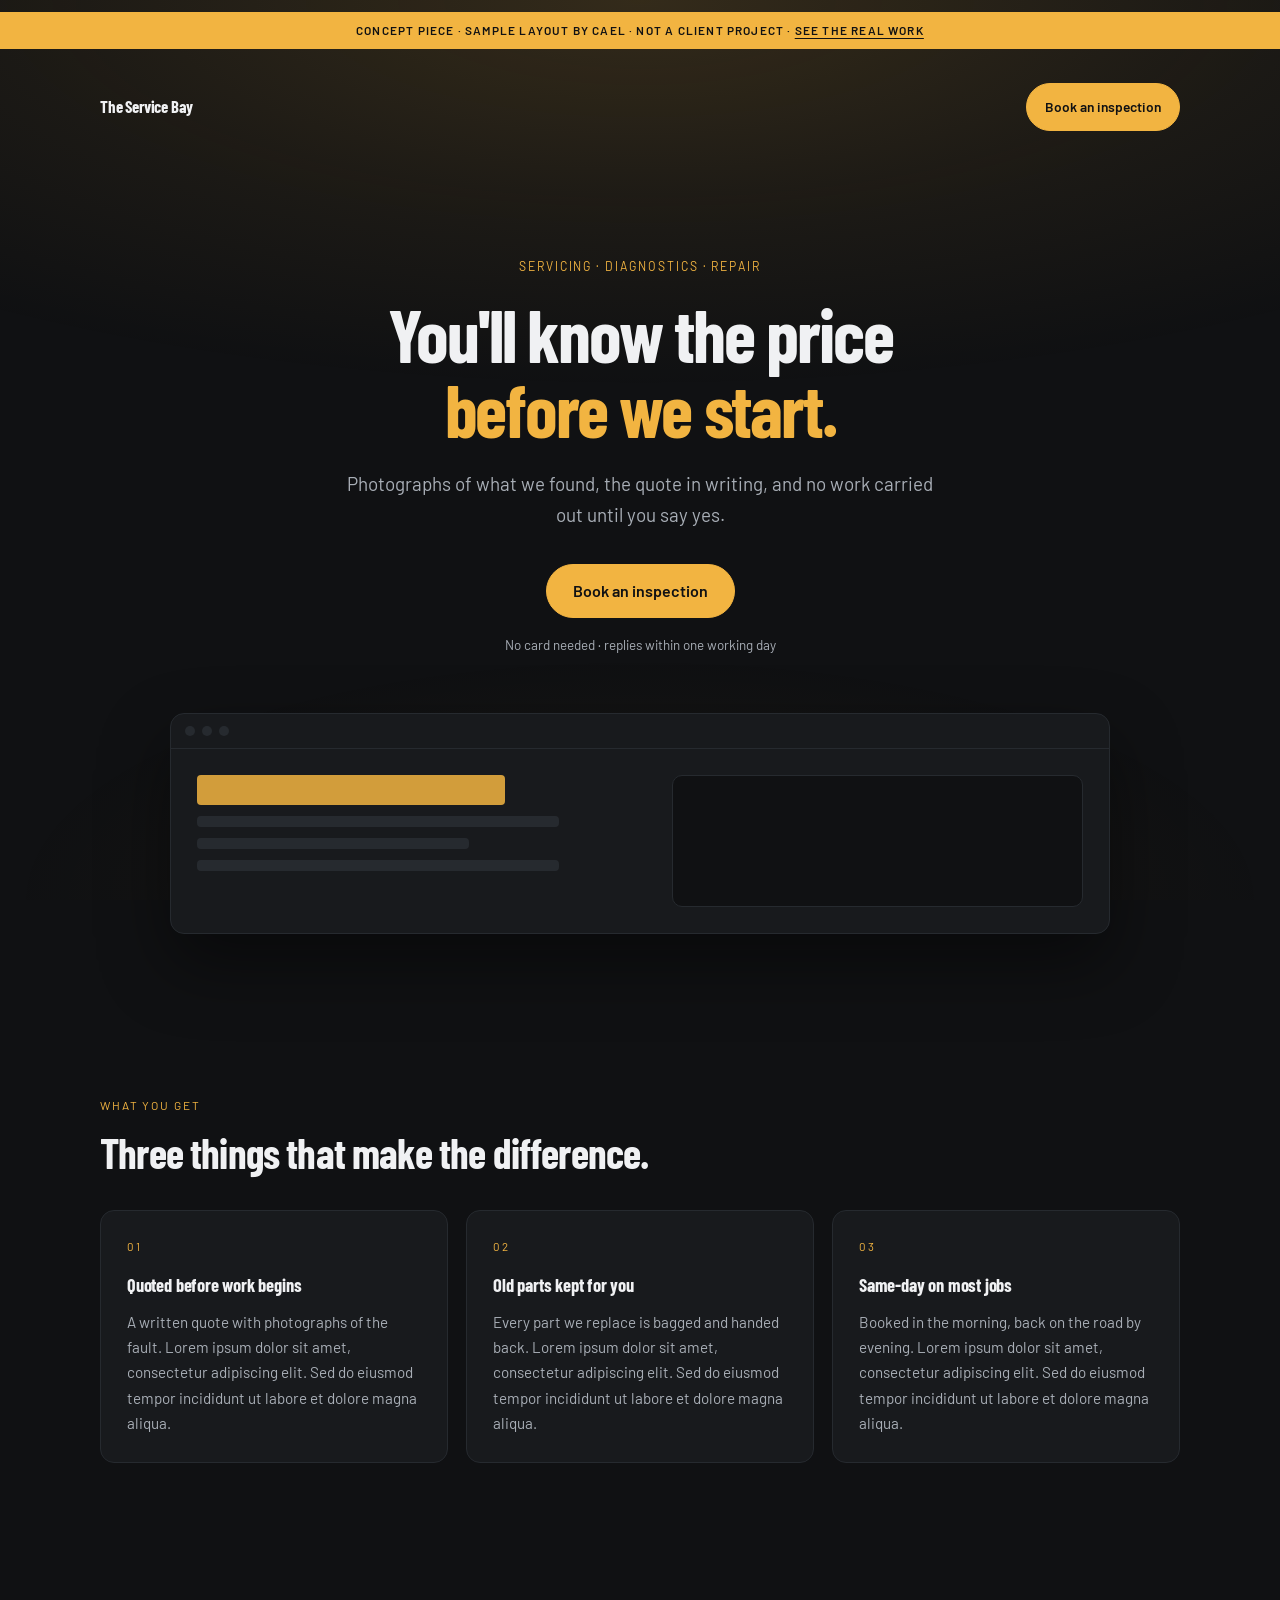
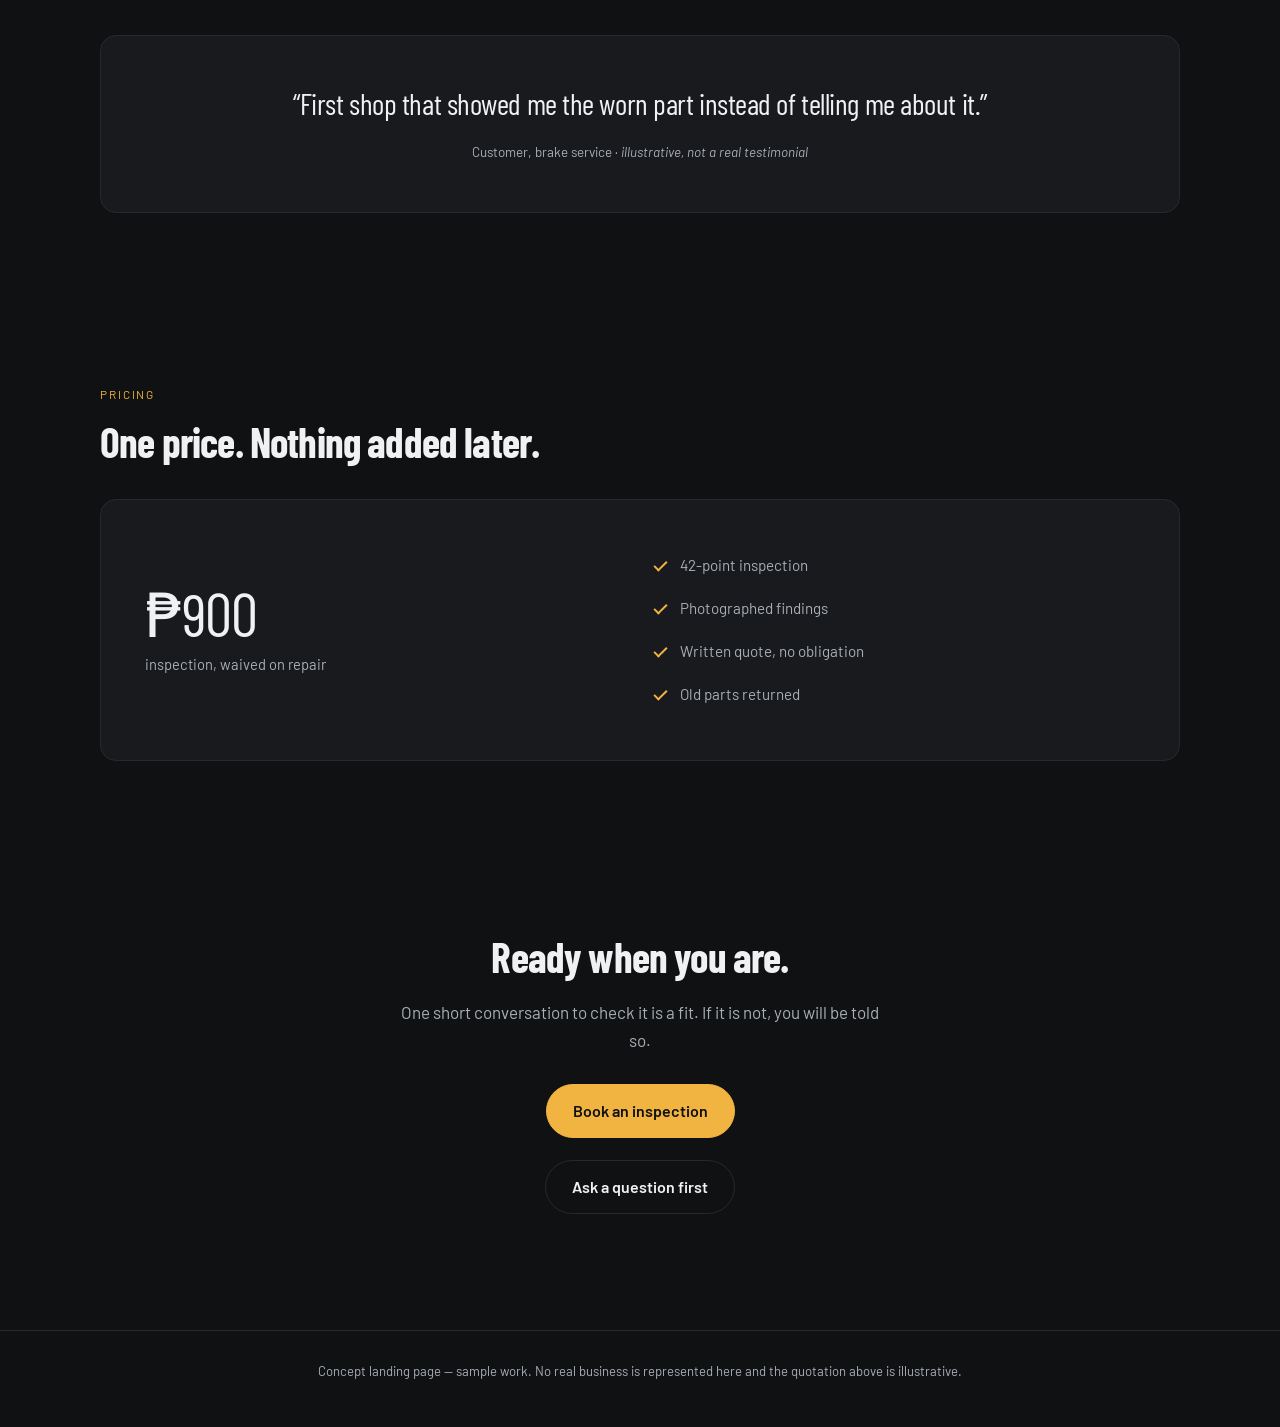
==== work/samples/auto-service/index.html @ f00e0010 "Reposition the site for landing-page buyers, and add five sample layouts The site was written for so" ====
<!DOCTYPE html>
<html lang="en">
<head>
<meta charset="utf-8">
<meta name="viewport" content="width=device-width, initial-scale=1">
<title>The Service Bay — concept landing page</title>
<meta name="description" content="Concept landing page for a car service shop business. Sample work by Cael. Not a client project.">
<meta name="robots" content="noindex">
<link rel="preconnect" href="https://fonts.googleapis.com">
<link rel="preconnect" href="https://fonts.gstatic.com" crossorigin>
<link rel="stylesheet" href="https://fonts.googleapis.com/css2?family=Barlow+Condensed:wght@600;700&family=Barlow:wght@400;500;600&display=swap">
<style>
:root {
  --bg: #101113; --surface: #181A1D; --line: #262A2F;
  --text: #F0F1F3; --muted: #A8AEB6; --accent: #F2B441; --on-accent: #101113;
  --display: "Barlow Condensed", Impact, sans-serif; --body: "Barlow", system-ui, sans-serif;
}
*,*::before,*::after { box-sizing: border-box; }
body {
  margin: 0; background: var(--bg); color: var(--text);
  font-family: var(--body); font-size: 17px; line-height: 1.65;
  -webkit-font-smoothing: antialiased;
}
body::before {
  content: ""; position: fixed; inset: 0; z-index: -1; pointer-events: none;
  background:
    radial-gradient(120% 60% at 50% 0%, rgba(242,180,65,0.16) 0%, rgba(242,180,65,0.05) 42%, transparent 72%),
    radial-gradient(80% 44% at 50% 100%, rgba(242,180,65,0.06) 0%, transparent 62%);
}
.wrap { width: min(1080px, calc(100% - 44px)); margin-inline: auto; }
a { color: inherit; }

.concept {
  background: var(--accent); color: var(--on-accent);
  font-family: var(--body); font-size: 0.74rem; font-weight: 600;
  letter-spacing: 0.1em; text-transform: uppercase;
  text-align: center; padding: 9px 16px;
}
.concept a { text-decoration: underline; text-underline-offset: 3px; }

header.bar { padding: 22px 0; }
.bar-in { display: flex; align-items: center; justify-content: space-between; gap: 16px; }
.mark { font-family: var(--display); font-weight: 700; font-size: 1.05rem; letter-spacing: -0.01em; }
.bar .btn { font-size: 0.86rem; padding: 10px 18px; }

.btn {
  display: inline-flex; align-items: center; gap: 9px; min-height: 48px;
  padding: 13px 26px; border-radius: 999px; border: 1px solid var(--accent);
  background: var(--accent); color: var(--on-accent);
  font-family: var(--body); font-weight: 600; font-size: 1rem;
  text-decoration: none; cursor: pointer;
  transition: transform 160ms cubic-bezier(.22,.61,.36,1), filter 160ms ease;
}
.btn:hover { transform: translateY(-2px); filter: brightness(1.08); }
.btn-ghost { background: transparent; color: var(--text); border-color: var(--line); }
.btn:focus-visible { outline: 2px solid var(--accent); outline-offset: 3px; }

.hero { padding: clamp(48px, 8vw, 104px) 0 clamp(40px, 6vw, 76px); text-align: center; }
.eyebrow {
  font-size: 0.76rem; letter-spacing: 0.16em; text-transform: uppercase;
  color: var(--accent); margin: 0 0 20px;
}
h1 {
  font-family: var(--display); font-weight: 700;
  font-size: clamp(2.5rem, 1.6rem + 3.8vw, 4.6rem);
  line-height: 1.02; letter-spacing: -0.03em; margin: 0 0 22px; text-wrap: balance;
}
h1 em { font-style: normal; color: var(--accent); }
.sub {
  max-width: 54ch; margin: 0 auto 34px; color: var(--muted);
  font-size: clamp(1.02rem, 0.96rem + 0.3vw, 1.18rem);
}
.hero-note { margin: 16px 0 0; font-size: 0.84rem; color: var(--muted); }

.shot {
  margin: clamp(30px, 5vw, 56px) auto 0; max-width: 940px;
  border: 1px solid var(--line); border-radius: 14px; overflow: hidden;
  background: var(--surface); box-shadow: 0 30px 70px rgba(0,0,0,.45);
}
.shot-bar { display: flex; gap: 7px; padding: 12px 14px; border-bottom: 1px solid var(--line); }
.shot-bar i { width: 10px; height: 10px; border-radius: 50%; background: var(--line); }
.shot-body { display: grid; grid-template-columns: 1.1fr 1fr; gap: 22px; padding: 26px; }
.shot-body .l { height: 11px; border-radius: 4px; background: var(--line); margin-bottom: 11px; }
.shot-body .l.w80 { width: 80%; } .shot-body .l.w60 { width: 60%; }
.shot-body .l.tall { height: 30px; width: 68%; background: var(--accent); opacity: .85; }
.shot-pane { border-radius: 10px; background: var(--bg); border: 1px solid var(--line); min-height: 132px; }
@media (max-width: 640px) { .shot-body { grid-template-columns: 1fr; } }

section { padding: clamp(46px, 7vw, 86px) 0; }
.k {
  font-size: 0.74rem; letter-spacing: 0.16em; text-transform: uppercase;
  color: var(--accent); margin: 0 0 14px;
}
h2 {
  font-family: var(--display); font-weight: 700;
  font-size: clamp(1.7rem, 1.3rem + 1.7vw, 2.6rem);
  line-height: 1.12; letter-spacing: -0.02em; margin: 0 0 34px; text-wrap: balance;
}
.grid { display: grid; grid-template-columns: repeat(auto-fit, minmax(255px, 1fr)); gap: 18px; }
.card {
  background: var(--surface); border: 1px solid var(--line);
  border-radius: 14px; padding: 26px;
}
.card h3 { font-family: var(--display); font-size: 1.16rem; margin: 0 0 10px; letter-spacing: -0.01em; }
.card p { margin: 0; color: var(--muted); font-size: 0.95rem; }
.card .n {
  display: block; font-size: 0.72rem; letter-spacing: 0.14em;
  color: var(--accent); margin-bottom: 14px;
}

blockquote {
  margin: 0; background: var(--surface); border: 1px solid var(--line);
  border-radius: 16px; padding: clamp(28px, 4vw, 48px); text-align: center;
}
blockquote p {
  font-family: var(--display); font-size: clamp(1.25rem, 1rem + 1.1vw, 1.85rem);
  line-height: 1.34; letter-spacing: -0.015em; margin: 0 0 18px; text-wrap: balance;
}
blockquote footer { font-size: 0.84rem; color: var(--muted); }

.price-wrap {
  display: grid; grid-template-columns: minmax(0,1fr) minmax(0,1fr);
  gap: 28px; align-items: center;
  background: var(--surface); border: 1px solid var(--line);
  border-radius: 16px; padding: clamp(26px, 4vw, 44px);
}
@media (max-width: 720px) { .price-wrap { grid-template-columns: 1fr; } }
.amount { font-family: var(--display); font-size: clamp(2.6rem, 2rem + 2.4vw, 3.8rem); line-height: 1; letter-spacing: -0.03em; }
.unit { color: var(--muted); font-size: 0.92rem; margin-top: 8px; }
ul.inc { list-style: none; margin: 0; padding: 0; }
ul.inc li { padding: 9px 0 9px 26px; position: relative; color: var(--muted); font-size: 0.95rem; }
ul.inc li::before {
  content: ""; position: absolute; left: 0; top: 17px;
  width: 13px; height: 7px; border-left: 2px solid var(--accent);
  border-bottom: 2px solid var(--accent); transform: rotate(-45deg);
}

.close { text-align: center; }
.close h2 { margin-bottom: 18px; }
.close p { color: var(--muted); max-width: 48ch; margin: 0 auto 30px; }

footer.end { border-top: 1px solid var(--line); padding: 30px 0 44px; }
footer.end p { margin: 0; font-size: 0.82rem; color: var(--muted); text-align: center; }

@media (prefers-reduced-motion: reduce) { * { transition: none !important; } }
</style>
</head>
<body>

<p class="concept">
  Concept piece &middot; sample layout by Cael &middot; not a client project &middot;
  <a href="../../../index.html">see the real work</a>
</p>

<header class="bar">
  <div class="wrap bar-in">
    <span class="mark">The Service Bay</span>
    <a class="btn" href="#book">Book an inspection</a>
  </div>
</header>

<main>
  <section class="hero">
    <div class="wrap">
      <p class="eyebrow">Servicing &middot; diagnostics &middot; repair</p>
      <h1>You'll know the price<br><em>before we start.</em></h1>
      <p class="sub">Photographs of what we found, the quote in writing, and no work carried out until you say yes.</p>
      <a class="btn" href="#book">Book an inspection</a>
      <p class="hero-note">No card needed &middot; replies within one working day</p>

      <div class="shot" aria-hidden="true">
        <div class="shot-bar"><i></i><i></i><i></i></div>
        <div class="shot-body">
          <div>
            <div class="l tall"></div>
            <div class="l w80"></div><div class="l w60"></div><div class="l w80"></div>
          </div>
          <div class="shot-pane"></div>
        </div>
      </div>
    </div>
  </section>

  <section>
    <div class="wrap">
      <p class="k">What you get</p>
      <h2>Three things that make the difference.</h2>
      <div class="grid">
        <article class="card"><span class="n">01</span><h3>Quoted before work begins</h3><p>A written quote with photographs of the fault. Lorem ipsum dolor sit amet, consectetur adipiscing elit. Sed do eiusmod tempor incididunt ut labore et dolore magna aliqua.</p></article>
        <article class="card"><span class="n">02</span><h3>Old parts kept for you</h3><p>Every part we replace is bagged and handed back. Lorem ipsum dolor sit amet, consectetur adipiscing elit. Sed do eiusmod tempor incididunt ut labore et dolore magna aliqua.</p></article>
        <article class="card"><span class="n">03</span><h3>Same-day on most jobs</h3><p>Booked in the morning, back on the road by evening. Lorem ipsum dolor sit amet, consectetur adipiscing elit. Sed do eiusmod tempor incididunt ut labore et dolore magna aliqua.</p></article></div>
    </div>
  </section>

  <section>
    <div class="wrap">
      <blockquote>
        <p>&ldquo;First shop that showed me the worn part instead of telling me about it.&rdquo;</p>
        <footer>Customer, brake service &middot; <em>illustrative, not a real testimonial</em></footer>
      </blockquote>
    </div>
  </section>

  <section>
    <div class="wrap">
      <p class="k">Pricing</p>
      <h2>One price. Nothing added later.</h2>
      <div class="price-wrap">
        <div>
          <div class="amount">₱900</div>
          <div class="unit">inspection, waived on repair</div>
        </div>
        <ul class="inc">
          <li>42-point inspection</li>
          <li>Photographed findings</li>
          <li>Written quote, no obligation</li>
          <li>Old parts returned</li></ul>
      </div>
    </div>
  </section>

  <section class="close" id="book">
    <div class="wrap">
      <h2>Ready when you are.</h2>
      <p>One short conversation to check it is a fit. If it is not, you will be told so.</p>
      <a class="btn" href="#book">Book an inspection</a>
      <p style="margin-top:22px"><a class="btn btn-ghost" href="#book">Ask a question first</a></p>
    </div>
  </section>
</main>

<footer class="end">
  <div class="wrap">
    <p>Concept landing page &mdash; sample work. No real business is represented here
       and the quotation above is illustrative.</p>
  </div>
</footer>

</body>
</html>
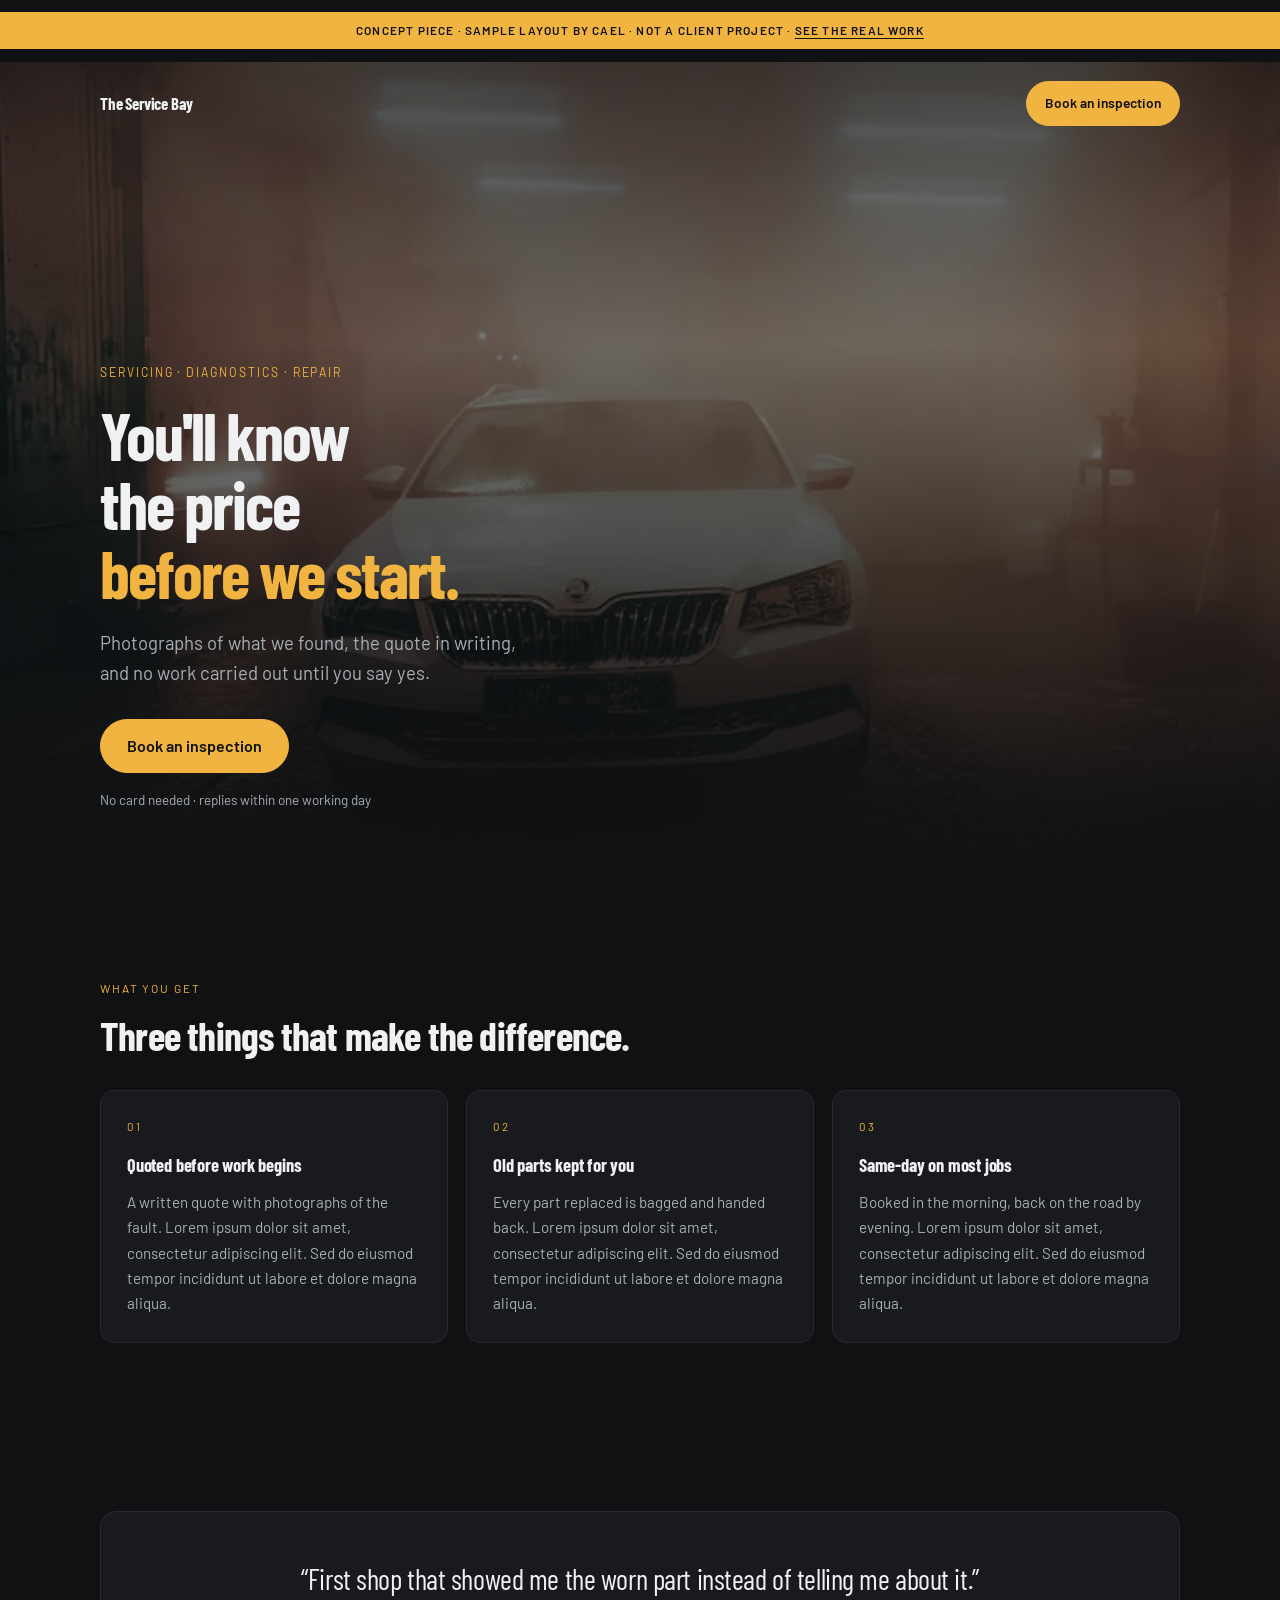
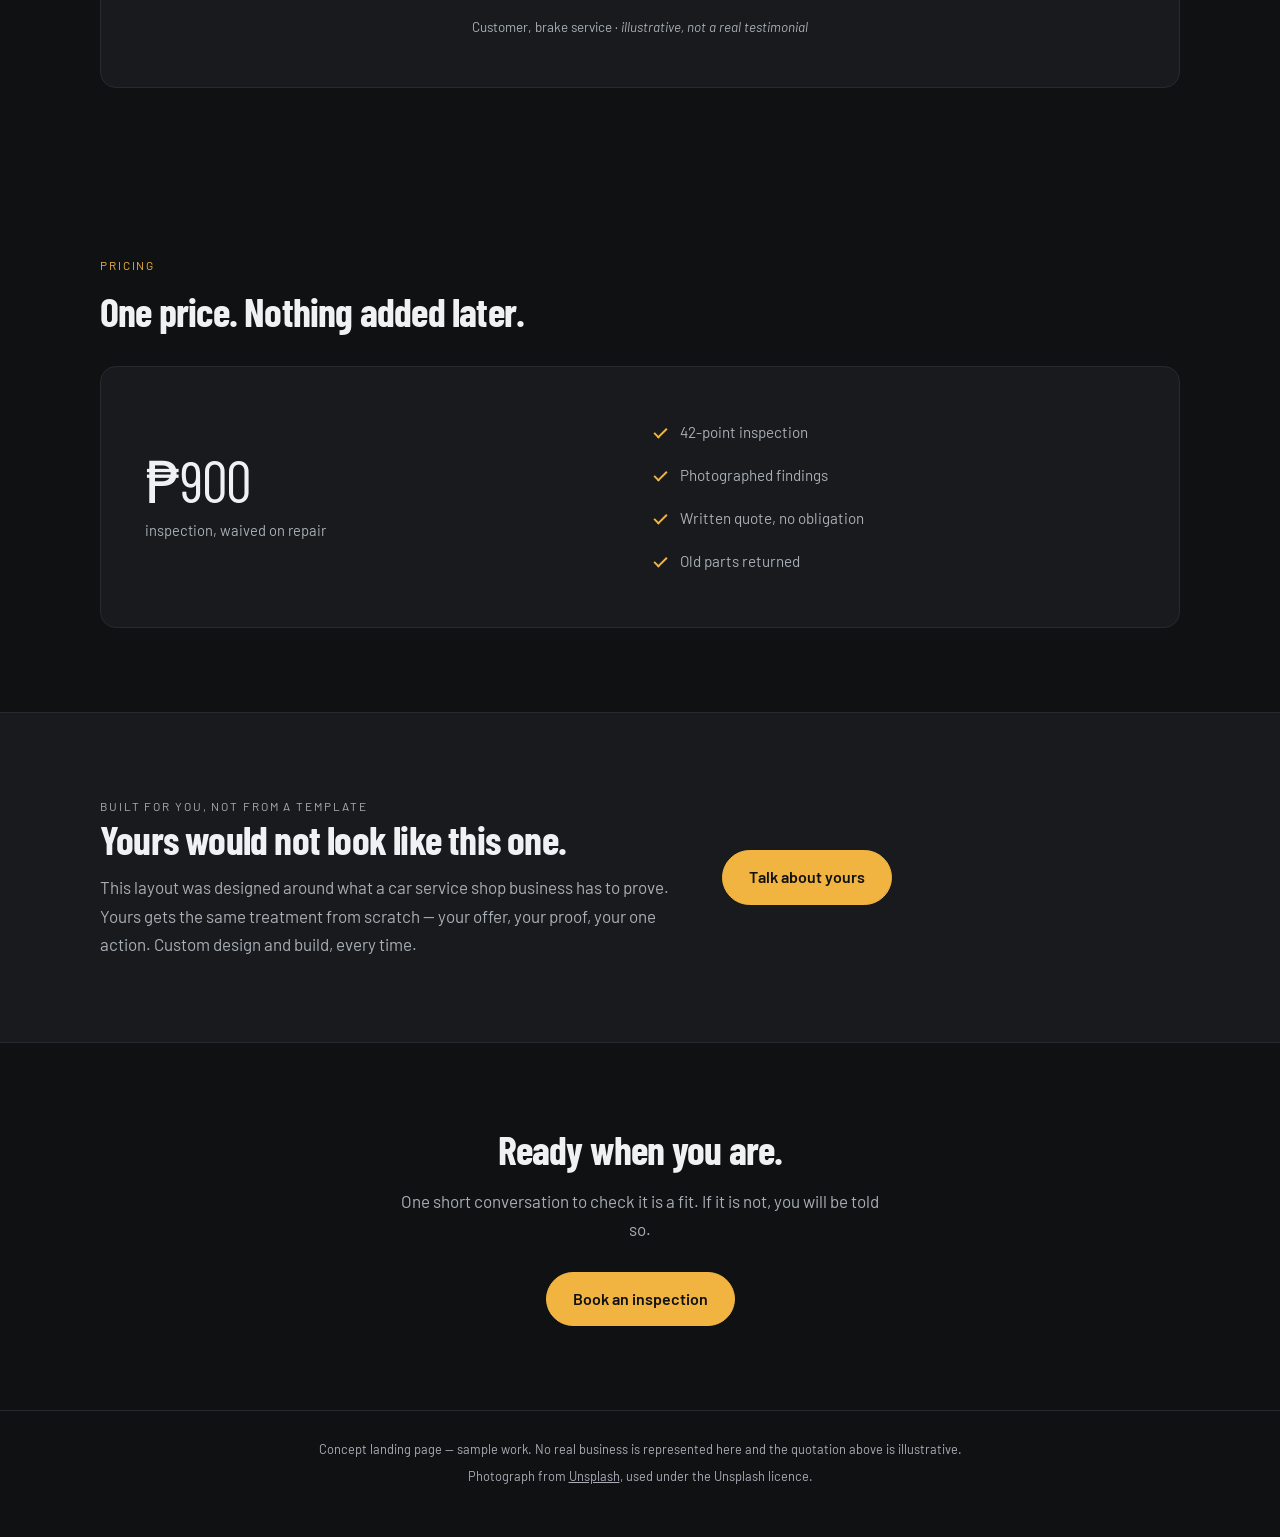
==== commit a73c6eb6: "Rewrite About, How I work and Q&A for the buyer; photograph the samples ABOUT was still "who you'd b" ====
--- a/work/samples/auto-service/index.html
+++ b/work/samples/auto-service/index.html
@@ -4,7 +4,7 @@
 <meta charset="utf-8">
 <meta name="viewport" content="width=device-width, initial-scale=1">
 <title>The Service Bay — concept landing page</title>
-<meta name="description" content="Concept landing page for a car service shop business. Sample work by Cael. Not a client project.">
+<meta name="description" content="Concept landing page for a car service shop business. Sample layout by Cael. Not a client project.">
 <meta name="robots" content="noindex">
 <link rel="preconnect" href="https://fonts.googleapis.com">
 <link rel="preconnect" href="https://fonts.gstatic.com" crossorigin>
@@ -15,134 +15,114 @@
   --text: #F0F1F3; --muted: #A8AEB6; --accent: #F2B441; --on-accent: #101113;
   --display: "Barlow Condensed", Impact, sans-serif; --body: "Barlow", system-ui, sans-serif;
 }
+
 *,*::before,*::after { box-sizing: border-box; }
 body {
   margin: 0; background: var(--bg); color: var(--text);
   font-family: var(--body); font-size: 17px; line-height: 1.65;
-  -webkit-font-smoothing: antialiased;
-}
-body::before {
-  content: ""; position: fixed; inset: 0; z-index: -1; pointer-events: none;
-  background:
-    radial-gradient(120% 60% at 50% 0%, rgba(242,180,65,0.16) 0%, rgba(242,180,65,0.05) 42%, transparent 72%),
-    radial-gradient(80% 44% at 50% 100%, rgba(242,180,65,0.06) 0%, transparent 62%);
+  -webkit-font-smoothing: antialiased; overflow-x: hidden;
 }
 .wrap { width: min(1080px, calc(100% - 44px)); margin-inline: auto; }
 a { color: inherit; }
+img { max-width: 100%; display: block; }
 
 .concept {
   background: var(--accent); color: var(--on-accent);
   font-family: var(--body); font-size: 0.74rem; font-weight: 600;
-  letter-spacing: 0.1em; text-transform: uppercase;
-  text-align: center; padding: 9px 16px;
+  letter-spacing: 0.1em; text-transform: uppercase; text-align: center;
+  padding: 9px 16px; position: relative; z-index: 5;
 }
 .concept a { text-decoration: underline; text-underline-offset: 3px; }
 
-header.bar { padding: 22px 0; }
+header.bar { padding: 20px 0; position: relative; z-index: 4; }
 .bar-in { display: flex; align-items: center; justify-content: space-between; gap: 16px; }
 .mark { font-family: var(--display); font-weight: 700; font-size: 1.05rem; letter-spacing: -0.01em; }
-.bar .btn { font-size: 0.86rem; padding: 10px 18px; }
+.bar .btn { font-size: 0.86rem; padding: 10px 18px; min-height: 44px; }
 
 .btn {
-  display: inline-flex; align-items: center; gap: 9px; min-height: 48px;
-  padding: 13px 26px; border-radius: 999px; border: 1px solid var(--accent);
-  background: var(--accent); color: var(--on-accent);
-  font-family: var(--body); font-weight: 600; font-size: 1rem;
-  text-decoration: none; cursor: pointer;
-  transition: transform 160ms cubic-bezier(.22,.61,.36,1), filter 160ms ease;
+  display: inline-flex; align-items: center; justify-content: center; gap: 9px;
+  min-height: 48px; padding: 13px 26px; border-radius: 999px;
+  border: 1px solid var(--accent); background: var(--accent); color: var(--on-accent);
+  font-family: var(--body); font-weight: 600; font-size: 1rem; text-decoration: none;
+  cursor: pointer; transition: transform 160ms cubic-bezier(.22,.61,.36,1), filter 160ms ease;
 }
 .btn:hover { transform: translateY(-2px); filter: brightness(1.08); }
 .btn-ghost { background: transparent; color: var(--text); border-color: var(--line); }
 .btn:focus-visible { outline: 2px solid var(--accent); outline-offset: 3px; }
 
-.hero { padding: clamp(48px, 8vw, 104px) 0 clamp(40px, 6vw, 76px); text-align: center; }
-.eyebrow {
-  font-size: 0.76rem; letter-spacing: 0.16em; text-transform: uppercase;
-  color: var(--accent); margin: 0 0 20px;
-}
-h1 {
-  font-family: var(--display); font-weight: 700;
-  font-size: clamp(2.5rem, 1.6rem + 3.8vw, 4.6rem);
-  line-height: 1.02; letter-spacing: -0.03em; margin: 0 0 22px; text-wrap: balance;
-}
+.eyebrow { font-size: 0.76rem; letter-spacing: 0.16em; text-transform: uppercase;
+  color: var(--accent); margin: 0 0 18px; }
+h1 { font-family: var(--display); font-weight: 700;
+  font-size: clamp(2.35rem, 1.5rem + 3.4vw, 4.2rem); line-height: 1.03;
+  letter-spacing: -0.03em; margin: 0 0 20px; text-wrap: balance; }
 h1 em { font-style: normal; color: var(--accent); }
-.sub {
-  max-width: 54ch; margin: 0 auto 34px; color: var(--muted);
-  font-size: clamp(1.02rem, 0.96rem + 0.3vw, 1.18rem);
-}
-.hero-note { margin: 16px 0 0; font-size: 0.84rem; color: var(--muted); }
-
-.shot {
-  margin: clamp(30px, 5vw, 56px) auto 0; max-width: 940px;
-  border: 1px solid var(--line); border-radius: 14px; overflow: hidden;
-  background: var(--surface); box-shadow: 0 30px 70px rgba(0,0,0,.45);
-}
-.shot-bar { display: flex; gap: 7px; padding: 12px 14px; border-bottom: 1px solid var(--line); }
-.shot-bar i { width: 10px; height: 10px; border-radius: 50%; background: var(--line); }
-.shot-body { display: grid; grid-template-columns: 1.1fr 1fr; gap: 22px; padding: 26px; }
-.shot-body .l { height: 11px; border-radius: 4px; background: var(--line); margin-bottom: 11px; }
-.shot-body .l.w80 { width: 80%; } .shot-body .l.w60 { width: 60%; }
-.shot-body .l.tall { height: 30px; width: 68%; background: var(--accent); opacity: .85; }
-.shot-pane { border-radius: 10px; background: var(--bg); border: 1px solid var(--line); min-height: 132px; }
-@media (max-width: 640px) { .shot-body { grid-template-columns: 1fr; } }
-
-section { padding: clamp(46px, 7vw, 86px) 0; }
-.k {
-  font-size: 0.74rem; letter-spacing: 0.16em; text-transform: uppercase;
-  color: var(--accent); margin: 0 0 14px;
-}
-h2 {
-  font-family: var(--display); font-weight: 700;
-  font-size: clamp(1.7rem, 1.3rem + 1.7vw, 2.6rem);
-  line-height: 1.12; letter-spacing: -0.02em; margin: 0 0 34px; text-wrap: balance;
-}
-.grid { display: grid; grid-template-columns: repeat(auto-fit, minmax(255px, 1fr)); gap: 18px; }
-.card {
-  background: var(--surface); border: 1px solid var(--line);
-  border-radius: 14px; padding: 26px;
-}
-.card h3 { font-family: var(--display); font-size: 1.16rem; margin: 0 0 10px; letter-spacing: -0.01em; }
-.card p { margin: 0; color: var(--muted); font-size: 0.95rem; }
-.card .n {
-  display: block; font-size: 0.72rem; letter-spacing: 0.14em;
-  color: var(--accent); margin-bottom: 14px;
-}
-
-blockquote {
-  margin: 0; background: var(--surface); border: 1px solid var(--line);
-  border-radius: 16px; padding: clamp(28px, 4vw, 48px); text-align: center;
-}
-blockquote p {
-  font-family: var(--display); font-size: clamp(1.25rem, 1rem + 1.1vw, 1.85rem);
-  line-height: 1.34; letter-spacing: -0.015em; margin: 0 0 18px; text-wrap: balance;
-}
-blockquote footer { font-size: 0.84rem; color: var(--muted); }
-
-.price-wrap {
-  display: grid; grid-template-columns: minmax(0,1fr) minmax(0,1fr);
-  gap: 28px; align-items: center;
-  background: var(--surface); border: 1px solid var(--line);
-  border-radius: 16px; padding: clamp(26px, 4vw, 44px);
-}
+.sub { color: var(--muted); font-size: clamp(1.02rem, .96rem + .3vw, 1.16rem);
+  max-width: 52ch; margin: 0 0 30px; }
+.hero-note { margin: 16px 0 0; font-size: .84rem; color: var(--muted); }
+.hero-ph img { width: 100%; height: 100%; object-fit: cover; }
+
+section { padding: clamp(46px, 7vw, 84px) 0; }
+.k { font-size: .74rem; letter-spacing: .16em; text-transform: uppercase;
+  color: var(--accent); margin: 0 0 14px; }
+h2 { font-family: var(--display); font-weight: 700;
+  font-size: clamp(1.7rem, 1.3rem + 1.7vw, 2.5rem); line-height: 1.12;
+  letter-spacing: -.02em; margin: 0 0 32px; text-wrap: balance; }
+
+.card { background: var(--surface); border: 1px solid var(--line);
+  border-radius: 14px; padding: 26px; }
+.card h3 { font-family: var(--display); font-size: 1.16rem; margin: 0 0 10px;
+  letter-spacing: -.01em; }
+.card p { margin: 0; color: var(--muted); font-size: .95rem; }
+.card .n { display: block; font-size: .72rem; letter-spacing: .14em;
+  color: var(--accent); margin-bottom: 14px; }
+.grid { display: grid; grid-template-columns: repeat(auto-fit, minmax(255px,1fr)); gap: 18px; }
+
+blockquote { margin: 0; background: var(--surface); border: 1px solid var(--line);
+  border-radius: 16px; padding: clamp(28px,4vw,48px); text-align: center; }
+blockquote p { font-family: var(--display);
+  font-size: clamp(1.25rem,1rem + 1.1vw,1.8rem); line-height: 1.34;
+  letter-spacing: -.015em; margin: 0 0 18px; text-wrap: balance; }
+blockquote footer { font-size: .84rem; color: var(--muted); }
+
+.price-wrap { display: grid; grid-template-columns: minmax(0,1fr) minmax(0,1fr);
+  gap: 28px; align-items: center; background: var(--surface);
+  border: 1px solid var(--line); border-radius: 16px; padding: clamp(26px,4vw,44px); }
 @media (max-width: 720px) { .price-wrap { grid-template-columns: 1fr; } }
-.amount { font-family: var(--display); font-size: clamp(2.6rem, 2rem + 2.4vw, 3.8rem); line-height: 1; letter-spacing: -0.03em; }
-.unit { color: var(--muted); font-size: 0.92rem; margin-top: 8px; }
+.amount { font-family: var(--display); font-size: clamp(2.5rem,2rem + 2.2vw,3.6rem);
+  line-height: 1; letter-spacing: -.03em; }
+.unit { color: var(--muted); font-size: .92rem; margin-top: 8px; }
 ul.inc { list-style: none; margin: 0; padding: 0; }
-ul.inc li { padding: 9px 0 9px 26px; position: relative; color: var(--muted); font-size: 0.95rem; }
-ul.inc li::before {
-  content: ""; position: absolute; left: 0; top: 17px;
-  width: 13px; height: 7px; border-left: 2px solid var(--accent);
-  border-bottom: 2px solid var(--accent); transform: rotate(-45deg);
-}
+ul.inc li { padding: 9px 0 9px 26px; position: relative; color: var(--muted); font-size: .95rem; }
+ul.inc li::before { content: ""; position: absolute; left: 0; top: 17px; width: 13px;
+  height: 7px; border-left: 2px solid var(--accent); border-bottom: 2px solid var(--accent);
+  transform: rotate(-45deg); }
+
+.custom { border-top: 1px solid var(--line); border-bottom: 1px solid var(--line);
+  background: var(--surface); }
+.custom-in { display: grid; grid-template-columns: minmax(0,1.3fr) minmax(0,1fr);
+  gap: 26px; align-items: center; }
+@media (max-width: 760px) { .custom-in { grid-template-columns: 1fr; } }
+.custom h2 { margin-bottom: 12px; }
+.custom p { margin: 0; color: var(--muted); }
 
 .close { text-align: center; }
-.close h2 { margin-bottom: 18px; }
-.close p { color: var(--muted); max-width: 48ch; margin: 0 auto 30px; }
-
-footer.end { border-top: 1px solid var(--line); padding: 30px 0 44px; }
-footer.end p { margin: 0; font-size: 0.82rem; color: var(--muted); text-align: center; }
-
+.close h2 { margin-bottom: 16px; }
+.close p { color: var(--muted); max-width: 48ch; margin: 0 auto 28px; }
+
+footer.end { border-top: 1px solid var(--line); padding: 28px 0 44px; }
+footer.end p { margin: 0 0 6px; font-size: .8rem; color: var(--muted); text-align: center; }
 @media (prefers-reduced-motion: reduce) { * { transition: none !important; } }
+
+
+.hero { position: relative; padding: clamp(150px,26vw,300px) 0 clamp(46px,7vw,84px);
+  margin-top: -84px; }
+.hero-ph { position: absolute; inset: 0; z-index: 0; }
+.hero-ph::after { content: ""; position: absolute; inset: 0;
+  background: linear-gradient(180deg, rgba(16,17,19,.72) 0%, rgba(16,17,19,.42) 34%,
+    rgba(16,17,19,.94) 88%, var(--bg) 100%); }
+.hero-in { position: relative; z-index: 1; max-width: 42ch; }
+.hero .sub { max-width: 44ch; }
+
 </style>
 </head>
 <body>
@@ -161,24 +141,21 @@
 
 <main>
   <section class="hero">
-    <div class="wrap">
-      <p class="eyebrow">Servicing &middot; diagnostics &middot; repair</p>
-      <h1>You'll know the price<br><em>before we start.</em></h1>
-      <p class="sub">Photographs of what we found, the quote in writing, and no work carried out until you say yes.</p>
-      <a class="btn" href="#book">Book an inspection</a>
-      <p class="hero-note">No card needed &middot; replies within one working day</p>
-
-      <div class="shot" aria-hidden="true">
-        <div class="shot-bar"><i></i><i></i><i></i></div>
-        <div class="shot-body">
-          <div>
-            <div class="l tall"></div>
-            <div class="l w80"></div><div class="l w60"></div><div class="l w80"></div>
-          </div>
-          <div class="shot-pane"></div>
-        </div>
-      </div>
-    </div>
+    <div class="hero-ph"><picture>
+          <source type="image/webp" srcset="../_img/auto-service-800.webp 800w, ../_img/auto-service.webp 1600w"
+                  sizes="(max-width: 860px) 100vw, 50vw">
+          <img src="../_img/auto-service-800.jpg"
+               srcset="../_img/auto-service-800.jpg 800w, ../_img/auto-service.jpg 1600w"
+               sizes="(max-width: 860px) 100vw, 50vw"
+               width="1600" height="1000" alt="A car inside a service bay under low workshop lighting." loading="eager" decoding="async">
+        </picture></div>
+    <div class="wrap"><div class="hero-in"><div class="hero-copy">
+        <p class="eyebrow">Servicing &middot; diagnostics &middot; repair</p>
+        <h1>You'll know the price<br><em>before we start.</em></h1>
+        <p class="sub">Photographs of what we found, the quote in writing, and no work carried out until you say yes.</p>
+        <a class="btn" href="#book">Book an inspection</a>
+        <p class="hero-note">No card needed &middot; replies within one working day</p>
+      </div></div></div>
   </section>
 
   <section>
@@ -187,7 +164,7 @@
       <h2>Three things that make the difference.</h2>
       <div class="grid">
         <article class="card"><span class="n">01</span><h3>Quoted before work begins</h3><p>A written quote with photographs of the fault. Lorem ipsum dolor sit amet, consectetur adipiscing elit. Sed do eiusmod tempor incididunt ut labore et dolore magna aliqua.</p></article>
-        <article class="card"><span class="n">02</span><h3>Old parts kept for you</h3><p>Every part we replace is bagged and handed back. Lorem ipsum dolor sit amet, consectetur adipiscing elit. Sed do eiusmod tempor incididunt ut labore et dolore magna aliqua.</p></article>
+        <article class="card"><span class="n">02</span><h3>Old parts kept for you</h3><p>Every part replaced is bagged and handed back. Lorem ipsum dolor sit amet, consectetur adipiscing elit. Sed do eiusmod tempor incididunt ut labore et dolore magna aliqua.</p></article>
         <article class="card"><span class="n">03</span><h3>Same-day on most jobs</h3><p>Booked in the morning, back on the road by evening. Lorem ipsum dolor sit amet, consectetur adipiscing elit. Sed do eiusmod tempor incididunt ut labore et dolore magna aliqua.</p></article></div>
     </div>
   </section>
@@ -219,12 +196,28 @@
     </div>
   </section>
 
+  <section class="custom">
+    <div class="wrap custom-in">
+      <div>
+        <p class="k">Built for you, not from a template</p>
+        <h2>Yours would not look like this one.</h2>
+        <p>
+          This layout was designed around what a car service shop business has to prove.
+          Yours gets the same treatment from scratch &mdash; your offer, your proof,
+          your one action. Custom design and build, every time.
+        </p>
+      </div>
+      <div>
+        <a class="btn" href="../../../index.html#contact">Talk about yours</a>
+      </div>
+    </div>
+  </section>
+
   <section class="close" id="book">
     <div class="wrap">
       <h2>Ready when you are.</h2>
       <p>One short conversation to check it is a fit. If it is not, you will be told so.</p>
       <a class="btn" href="#book">Book an inspection</a>
-      <p style="margin-top:22px"><a class="btn btn-ghost" href="#book">Ask a question first</a></p>
     </div>
   </section>
 </main>
@@ -233,6 +226,8 @@
   <div class="wrap">
     <p>Concept landing page &mdash; sample work. No real business is represented here
        and the quotation above is illustrative.</p>
+    <p>Photograph from <a href="https://unsplash.com" rel="noopener">Unsplash</a>,
+       used under the Unsplash licence.</p>
   </div>
 </footer>
 
